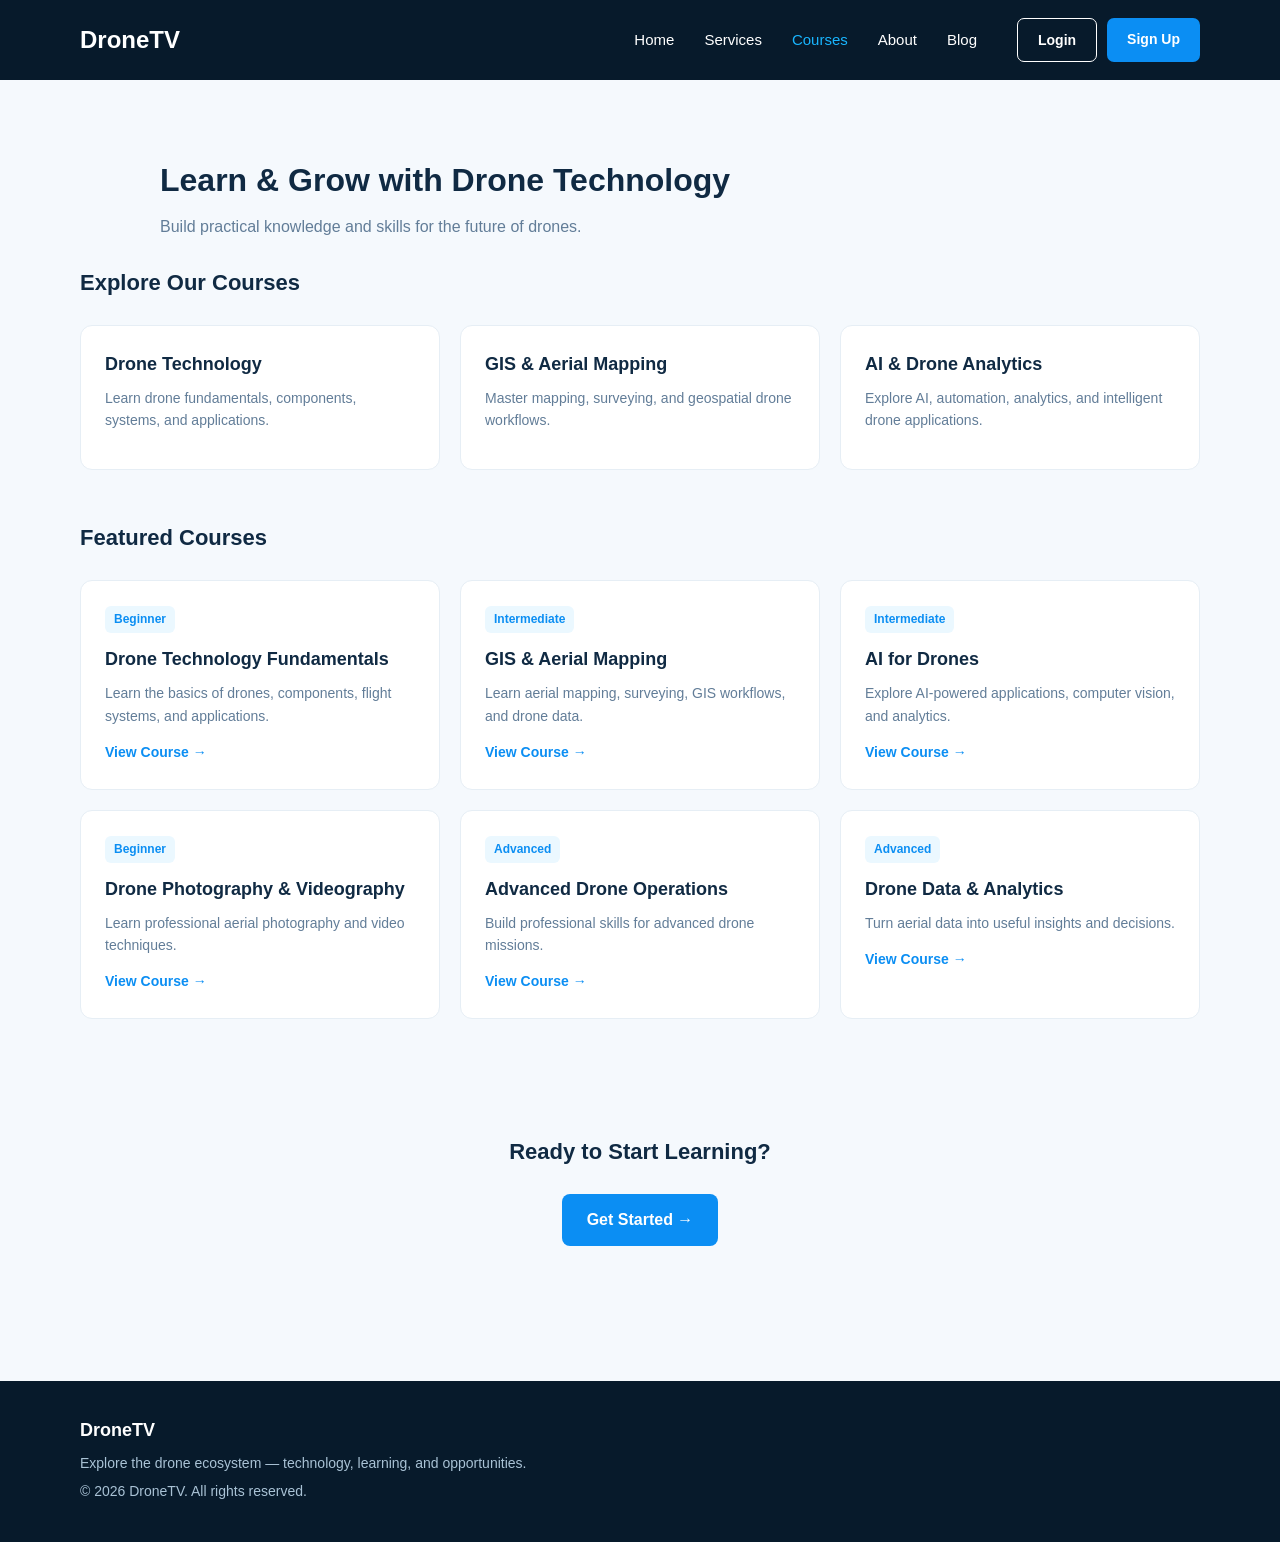
==== courses.html @ 10c0e73f "Add files via upload" ====
<!DOCTYPE html>
<html lang="en">
<head>
  <meta charset="UTF-8">
  <meta name="viewport" content="width=device-width, initial-scale=1.0">
  <title>DroneTV | Courses</title>
  <link rel="stylesheet" href="style.css">
</head>

<body>

<header class="navbar">

  <a href="index.html" class="logo">DroneTV</a>

  <nav>
    <ul class="nav-links">
      <li><a href="index.html">Home</a></li>
      <li><a href="services.html">Services</a></li>
      <li><a href="courses.html" class="active">Courses</a></li>
      <li><a href="index.html#about">About</a></li>
      <li><a href="index.html#featured">Blog</a></li>
    </ul>
  </nav>

  <div class="nav-buttons">
    <a href="login.html" class="login-btn">Login</a>
    <a href="login.html" class="signup-btn">Sign Up</a>
  </div>

</header>


<section class="content-section">

  <div class="page-header">
    <h1>Learn & Grow with Drone Technology</h1>
    <p>
      Build practical knowledge and skills for the future of drones.
    </p>
  </div>


  <h2>Explore Our Courses</h2>

  <div class="service-grid">

    <div class="service-card">
      <h3>Drone Technology</h3>
      <p>
        Learn drone fundamentals, components, systems, and applications.
      </p>
    </div>

    <div class="service-card">
      <h3>GIS & Aerial Mapping</h3>
      <p>
        Master mapping, surveying, and geospatial drone workflows.
      </p>
    </div>

    <div class="service-card">
      <h3>AI & Drone Analytics</h3>
      <p>
        Explore AI, automation, analytics, and intelligent drone applications.
      </p>
    </div>

  </div>


  <h2 style="margin-top: 50px;">Featured Courses</h2>

  <div class="course-grid">

    <div class="course-card">
      <span class="badge">Beginner</span>
      <h3>Drone Technology Fundamentals</h3>
      <p>
        Learn the basics of drones, components, flight systems, and applications.
      </p>
      <a href="#" class="card-link">View Course →</a>
    </div>


    <div class="course-card">
      <span class="badge">Intermediate</span>
      <h3>GIS & Aerial Mapping</h3>
      <p>
        Learn aerial mapping, surveying, GIS workflows, and drone data.
      </p>
      <a href="#" class="card-link">View Course →</a>
    </div>


    <div class="course-card">
      <span class="badge">Intermediate</span>
      <h3>AI for Drones</h3>
      <p>
        Explore AI-powered applications, computer vision, and analytics.
      </p>
      <a href="#" class="card-link">View Course →</a>
    </div>


    <div class="course-card">
      <span class="badge">Beginner</span>
      <h3>Drone Photography & Videography</h3>
      <p>
        Learn professional aerial photography and video techniques.
      </p>
      <a href="#" class="card-link">View Course →</a>
    </div>


    <div class="course-card">
      <span class="badge">Advanced</span>
      <h3>Advanced Drone Operations</h3>
      <p>
        Build professional skills for advanced drone missions.
      </p>
      <a href="#" class="card-link">View Course →</a>
    </div>


    <div class="course-card">
      <span class="badge">Advanced</span>
      <h3>Drone Data & Analytics</h3>
      <p>
        Turn aerial data into useful insights and decisions.
      </p>
      <a href="#" class="card-link">View Course →</a>
    </div>

  </div>


  <div class="cta" style="margin-top: 50px;">

    <h2>Ready to Start Learning?</h2>

    <a href="login.html" class="btn-primary">
      Get Started →
    </a>

  </div>

</section>


<footer class="footer">

  <h3>DroneTV</h3>

  <p>
    Explore the drone ecosystem — technology, learning, and opportunities.
  </p>

  <p>
    © 2026 DroneTV. All rights reserved.
  </p>

</footer>


<script src="js/script.js"></script>

</body>
</html>
---- style.css ----
* {
  margin: 0;
  padding: 0;
  box-sizing: border-box;
}

html {
  scroll-behavior: smooth;
}

body {
  font-family: Arial, sans-serif;
  color: #102a43;
  background: #f5f9fd;
  line-height: 1.6;
}

a {
  text-decoration: none;
  color: inherit;
}

button {
  font-family: inherit;
  cursor: pointer;
  border: none;
}

img {
  max-width: 100%;
  display: block;
}

/* =========================
   NAVBAR
========================= */

.navbar {
  height: 80px;
  background: #071a2b;
  display: flex;
  align-items: center;
  padding: 0 80px;
  gap: 40px;
}

.logo {
  color: #ffffff;
  font-size: 24px;
  font-weight: 700;
  margin-right: auto;
}

.nav-links {
  display: flex;
  align-items: center;
  gap: 30px;
  list-style: none;
}

.nav-links a {
  color: #ffffff;
  font-size: 15px;
  font-weight: 500;
}

.nav-links a:hover,
.nav-links a.active {
  color: #19b5fe;
}

.nav-buttons {
  display: flex;
  gap: 10px;
}

.login-btn,
.signup-btn {
  padding: 10px 20px;
  border-radius: 7px;
  font-size: 14px;
  font-weight: 600;
}

.login-btn {
  color: #ffffff;
  background: transparent;
  border: 1px solid #ffffff;
}

.signup-btn {
  color: #ffffff;
  background: #0b8ef3;
}

/* =========================
   BUTTONS
========================= */

.btn-primary {
  display: inline-block;
  background: #0b8ef3;
  color: #ffffff;
  padding: 13px 25px;
  border-radius: 8px;
  font-weight: 600;
}

.btn-primary:hover,
.signup-btn:hover {
  background: #087bd4;
}

.btn-secondary {
  display: inline-block;
  background: transparent;
  color: #ffffff;
  border: 1px solid #ffffff;
  padding: 12px 25px;
  border-radius: 8px;
  font-weight: 600;
}

/* =========================
   HERO
========================= */

.hero {
  background: #071a2b;
  min-height: 600px;
  display: flex;
  align-items: center;
  padding: 70px 80px;
  gap: 60px;
}

.hero-content {
  flex: 1;
}

.hero-label {
  color: #19b5fe;
  font-size: 14px;
  font-weight: 600;
  margin-bottom: 15px;
}

.hero h1 {
  color: #ffffff;
  font-size: 52px;
  line-height: 1.15;
  margin-bottom: 20px;
}

.hero p {
  color: #d9eaf7;
  font-size: 18px;
  max-width: 650px;
  margin-bottom: 30px;
}

.hero-buttons {
  display: flex;
  gap: 15px;
}

.hero-image {
  flex: 1;
  min-height: 320px;
  border-radius: 16px;
  background: linear-gradient(135deg, #0b8ef3, #071a2b);
  display: flex;
  align-items: center;
  justify-content: center;
  color: #ffffff;
  font-size: 70px;
}

/* =========================
   SECTIONS
========================= */

.section {
  padding: 70px 80px;
}

.section-light {
  background: #f5f9fd;
}

.section-white {
  background: #ffffff;
}

.section-title {
  text-align: center;
  font-size: 32px;
  margin-bottom: 10px;
}

.section-subtitle {
  text-align: center;
  color: #627d98;
  margin-bottom: 40px;
}

/* =========================
   CARDS
========================= */

.cards {
  display: grid;
  grid-template-columns: repeat(3, 1fr);
  gap: 30px;
}

.card {
  background: #ffffff;
  border: 1px solid #e6eef5;
  border-radius: 12px;
  padding: 25px;
}

.card h3 {
  font-size: 18px;
  margin-bottom: 10px;
}

.card p {
  color: #627d98;
  font-size: 14px;
  margin-bottom: 15px;
}

.card-link {
  color: #0b8ef3;
  font-size: 14px;
  font-weight: 600;
}

/* =========================
   STATS
========================= */

.stats {
  background: #071a2b;
  padding: 55px 80px;
  display: grid;
  grid-template-columns: repeat(4, 1fr);
  text-align: center;
  gap: 25px;
}

.stat h2 {
  color: #ffffff;
  font-size: 32px;
}

.stat p {
  color: #d9eaf7;
  font-size: 14px;
}

/* =========================
   CTA
========================= */

.cta {
  text-align: center;
  padding: 65px 30px;
  background: #f5f9fd;
}

.cta h2 {
  font-size: 28px;
  margin-bottom: 20px;
}

/* =========================
   PAGE HEADER
========================= */

.page-header {
  padding: 45px 80px 25px;
  background: #f5f9fd;
}

.page-header h1 {
  font-size: 32px;
  margin-bottom: 8px;
}

.page-header p {
  color: #627d98;
}

/* =========================
   COURSE/SERVICE GRID
========================= */

.content-section {
  padding: 30px 80px 70px;
}

.content-section h2 {
  font-size: 22px;
  margin-bottom: 25px;
}

.course-grid,
.service-grid {
  display: grid;
  grid-template-columns: repeat(3, 1fr);
  gap: 20px;
}

.course-card,
.service-card {
  background: #ffffff;
  border: 1px solid #e6eef5;
  border-radius: 12px;
  padding: 24px;
}

.course-card {
  min-height: 180px;
}

.service-card {
  min-height: 145px;
}

.course-card h3,
.service-card h3 {
  font-size: 18px;
  margin-bottom: 8px;
}

.course-card p,
.service-card p {
  color: #627d98;
  font-size: 14px;
  margin-bottom: 12px;
}

.badge {
  display: inline-block;
  background: #ebf8ff;
  color: #0b8ef3;
  padding: 4px 9px;
  border-radius: 6px;
  font-size: 12px;
  font-weight: 600;
  margin-bottom: 12px;
}

/* =========================
   LOGIN
========================= */

.login-page {
  min-height: calc(100vh - 80px);
  display: flex;
  justify-content: center;
  align-items: center;
  padding: 50px 20px;
}

.login-card {
  width: 600px;
  background: #ffffff;
  border: 1px solid #e6eef5;
  border-radius: 16px;
  padding: 45px 50px;
}

.login-card h1 {
  text-align: center;
  font-size: 32px;
  margin-bottom: 10px;
}

.login-card .welcome {
  text-align: center;
  color: #627d98;
  font-size: 15px;
  margin-bottom: 30px;
}

.form-group {
  margin-bottom: 18px;
}

.form-group label {
  display: block;
  font-size: 14px;
  font-weight: 600;
  margin-bottom: 7px;
}

.form-group input {
  width: 100%;
  height: 48px;
  border: 1px solid #d9e2ec;
  border-radius: 8px;
  padding: 0 16px;
  font-size: 14px;
  outline: none;
}

.form-group input:focus {
  border-color: #0b8ef3;
}

.login-submit {
  width: 100%;
  height: 48px;
  background: #0b8ef3;
  color: #ffffff;
  border-radius: 8px;
  font-size: 16px;
  font-weight: 600;
  margin-top: 8px;
}

.forgot {
  display: block;
  text-align: right;
  color: #0b8ef3;
  font-size: 14px;
  font-weight: 500;
  margin-top: 15px;
}

.signup-text {
  text-align: center;
  color: #627d98;
  font-size: 14px;
  margin-top: 25px;
}

.signup-text a {
  color: #0b8ef3;
  font-weight: 600;
}

/* =========================
   DASHBOARD
========================= */

.dashboard {
  padding: 40px 80px 70px;
}

.dashboard h1 {
  font-size: 32px;
  margin-bottom: 5px;
}

.dashboard-subtitle {
  color: #627d98;
  margin-bottom: 35px;
}

.dashboard-stats {
  display: grid;
  grid-template-columns: repeat(3, 1fr);
  gap: 20px;
  margin-bottom: 45px;
}

.dashboard-stat {
  background: #ffffff;
  border: 1px solid #e6eef5;
  border-radius: 12px;
  padding: 25px;
}

.dashboard-stat p {
  color: #627d98;
  font-size: 14px;
}

.dashboard-stat h2 {
  font-size: 28px;
  margin-top: 5px;
}

.learning-card {
  background: #ffffff;
  border: 1px solid #e6eef5;
  border-radius: 12px;
  padding: 25px;
  margin-bottom: 35px;
}

.learning-card h3 {
  margin-bottom: 8px;
}

.learning-card p {
  color: #627d98;
  font-size: 14px;
}

.progress {
  width: 70%;
  height: 8px;
  background: #e6eef5;
  border-radius: 10px;
  margin-top: 15px;
  overflow: hidden;
}

.progress-bar {
  width: 65%;
  height: 100%;
  background: #0b8ef3;
}

.quick-access {
  display: flex;
  gap: 20px;
}

.quick-card {
  background: #ffffff;
  border: 1px solid #e6eef5;
  border-radius: 10px;
  padding: 18px 25px;
  color: #0b8ef3;
  font-weight: 600;
}

/* =========================
   FOOTER
========================= */

.footer {
  background: #071a2b;
  color: #ffffff;
  padding: 35px 80px;
}

.footer h3 {
  font-size: 18px;
  margin-bottom: 8px;
}

.footer p {
  color: #a9c2d5;
  font-size: 14px;
  margin-bottom: 5px;
}

/* =========================
   MOBILE
========================= */

@media (max-width: 900px) {
  .navbar {
    padding: 0 25px;
  }

  .nav-links {
    gap: 15px;
  }

  .hero {
    padding: 50px 30px;
    flex-direction: column;
  }

  .hero h1 {
    font-size: 40px;
  }

  .cards,
  .course-grid,
  .service-grid {
    grid-template-columns: 1fr;
  }

  .stats {
    grid-template-columns: repeat(2, 1fr);
    padding: 45px 30px;
  }

  .section,
  .content-section,
  .dashboard {
    padding-left: 30px;
    padding-right: 30px;
  }

  .page-header {
    padding-left: 30px;
    padding-right: 30px;
  }

  .dashboard-stats {
    grid-template-columns: 1fr;
  }
}

@media (max-width: 650px) {
  .navbar {
    height: auto;
    min-height: 70px;
    padding: 15px 20px;
    flex-wrap: wrap;
  }

  .nav-links {
    width: 100%;
    justify-content: center;
    flex-wrap: wrap;
    gap: 15px;
  }

  .nav-buttons {
    display: none;
  }

  .hero {
    padding: 45px 20px;
  }

  .hero h1 {
    font-size: 34px;
  }

  .hero p {
    font-size: 16px;
  }

  .hero-buttons {
    flex-direction: column;
  }

  .hero-buttons a {
    text-align: center;
  }

  .section {
    padding: 50px 20px;
  }

  .content-section,
  .dashboard {
    padding-left: 20px;
    padding-right: 20px;
  }

  .page-header {
    padding-left: 20px;
    padding-right: 20px;
  }

  .stats {
    grid-template-columns: 1fr 1fr;
    padding: 40px 20px;
  }

  .login-card {
    width: 100%;
    padding: 35px 25px;
  }

  .quick-access {
    flex-direction: column;
  }

  .footer {
    padding: 30px 20px;
  }
}
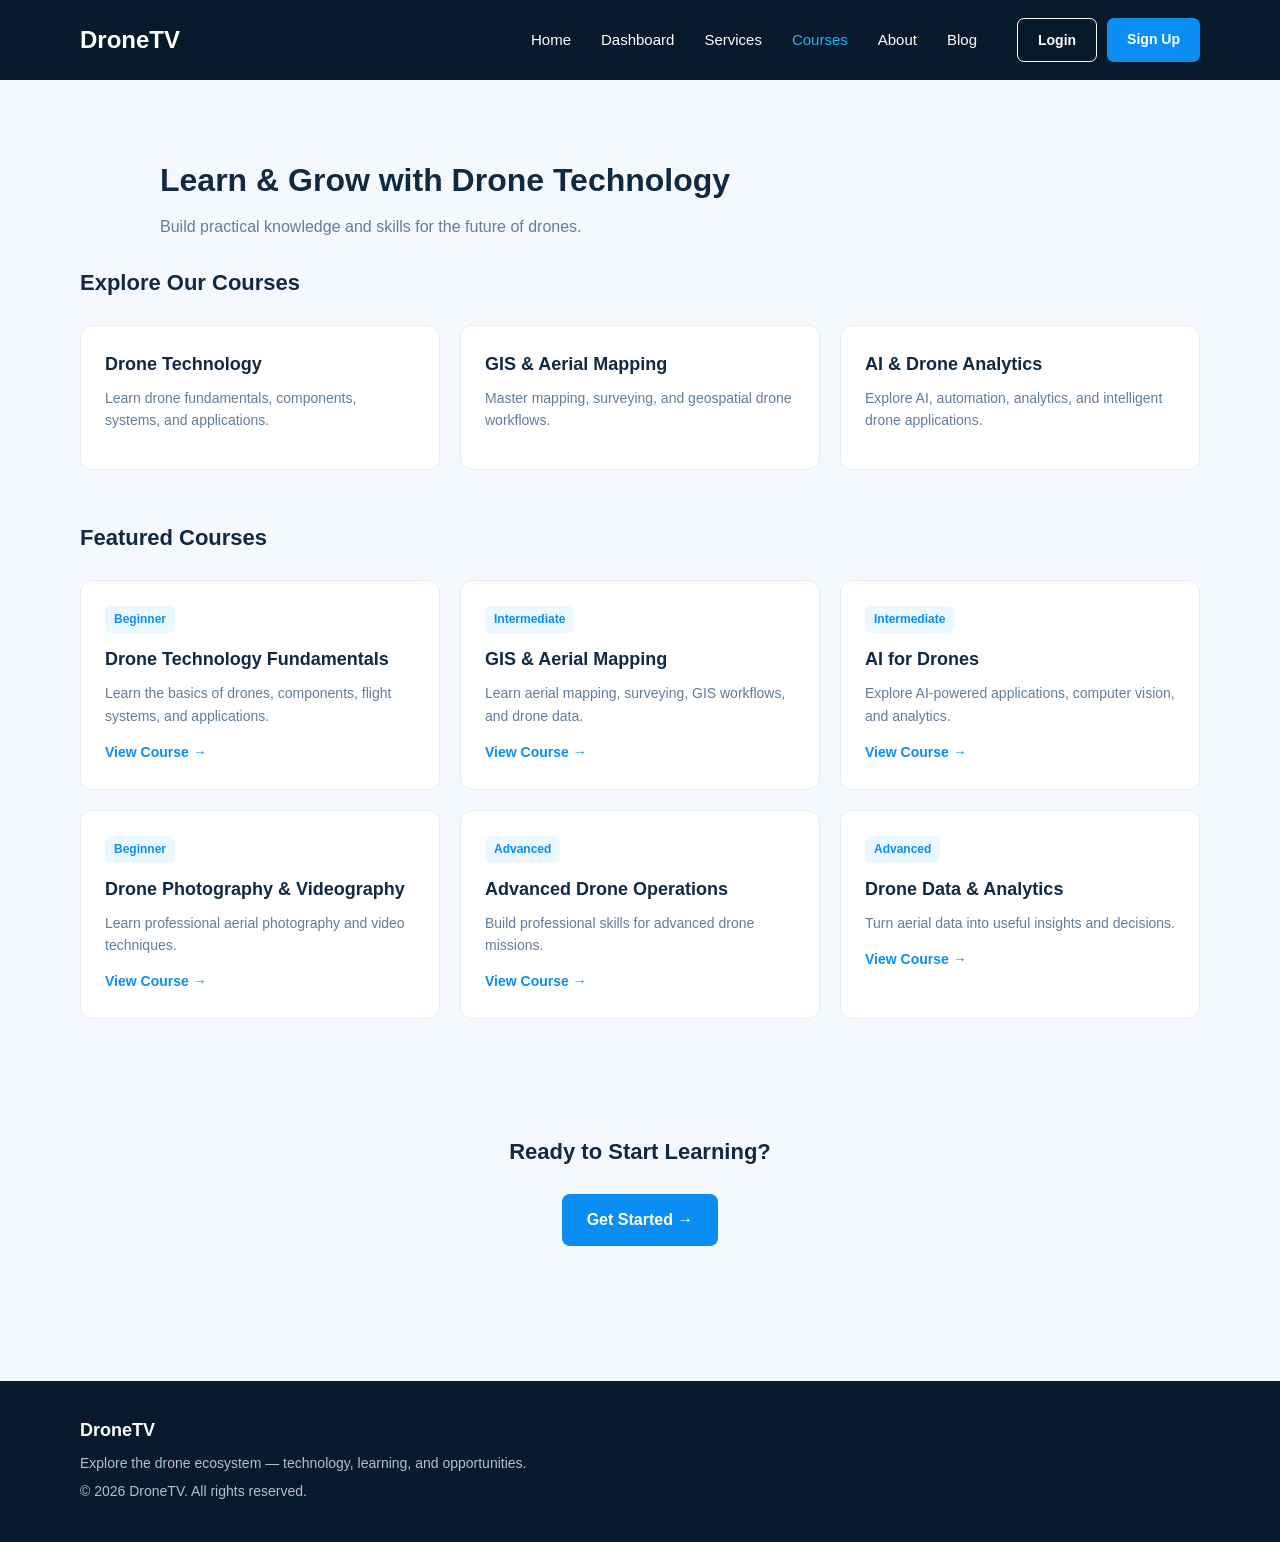
==== commit 5805cb4f: "Update courses.html" ====
--- a/courses.html
+++ b/courses.html
@@ -16,6 +16,7 @@
   <nav>
     <ul class="nav-links">
       <li><a href="index.html">Home</a></li>
+      <li><a href="dashboard.html">Dashboard</a></li>
       <li><a href="services.html">Services</a></li>
       <li><a href="courses.html" class="active">Courses</a></li>
       <li><a href="index.html#about">About</a></li>
@@ -166,4 +167,4 @@
 <script src="js/script.js"></script>
 
 </body>
-</html>+</html>
--- a/style.css
+++ b/style.css
@@ -506,7 +506,7 @@
 .progress {
   width: 70%;
   height: 8px;
-  background: #e6eef5;
+  background:#0b8ef3;
   border-radius: 10px;
   margin-top: 15px;
   overflow: hidden;
@@ -515,7 +515,7 @@
 .progress-bar {
   width: 65%;
   height: 100%;
-  background: #0b8ef3;
+  background:#e6eef5;
 }
 
 .quick-access {
@@ -674,4 +674,4 @@
   .footer {
     padding: 30px 20px;
   }
-}+}
